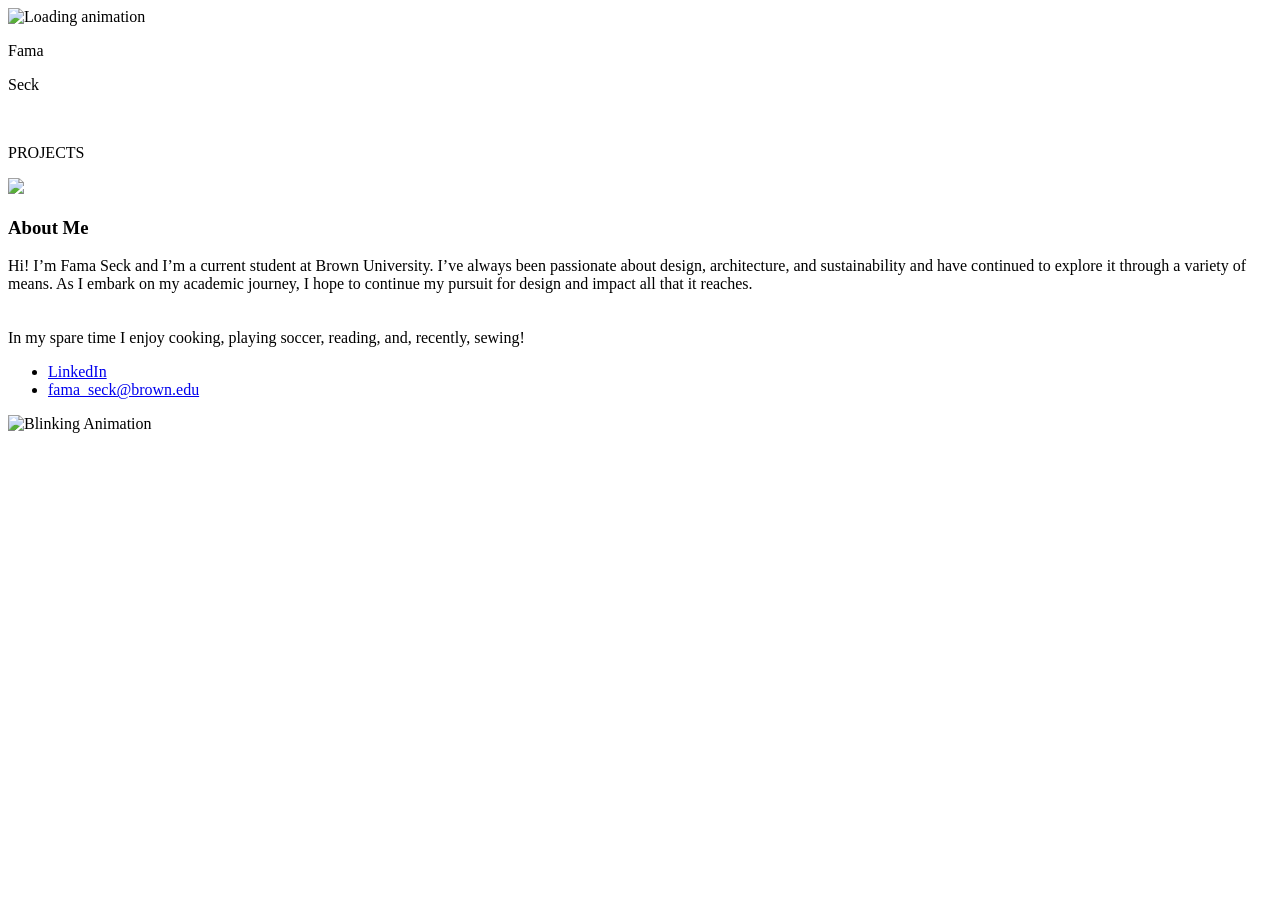
==== index.html @ e6f26004 "added to folder" ====
<!DOCTYPE html>
<html lang="en">
  <head>
    <meta charset="UTF-8" />
    <meta name="viewport" content="width=device-width, initial-scale=1.0" />
    <title>Fama Seck's Portfolio</title>
    <link rel="preconnect" href="https://fonts.googleapis.com">
    <link rel="preconnect" href="https://fonts.gstatic.com" crossorigin>
    <link href="https://fonts.googleapis.com/css2?family=Caveat+Brush&family=Jaldi:wght@400;700&family=Yomogi&display=swap" rel="stylesheet">
    <link rel="stylesheet" href="/assets/css/styles.css" />
    <link rel="stylesheet" href = "/assets/css/animations.css" />
    <link rel="stylesheet" href="/assets/css/modal.css" />
  </head>
  <body>

    <div id="preloader">
      <div class="animation-wrapper">
        <img id="preloader-frame" alt="Loading animation" />
      <p id="preloader-text"></p>
      </div>
    </div>

    <section class="spotlight">
      <div class="spotlight-backdrop"></div>
      <div class="spotlight-intro-text-wrapper">
        <div class="spotlight-intro-text"><p>Fama</p></div>
        <div class="spotlight-intro-text"><p>Seck</p></div>
      </div>

      <div class="spotlight-bg-img">
        <img src="/assets/images/cover_images/cover_project2.jpg" alt="" />
      </div>

      <div class="spotlight-titles-container">
        <div class="spotlight-titles"></div>
      </div>

      <div class="spotlight-images"></div>

      <div class="spotlight-header">
        <p>PROJECTS</p>
      </div>
    </section>

    <section class="outro">
      <div class="outro-content">
        <div class="img-container">
          <div class="img-wrapper">
          <img src = "https://encrypted-tbn0.gstatic.com/images?q=tbn:ANd9GcRvddAhHVUo9q9VDYC1DJ5v7AGjFiCBj2p4aA&s">
          </div>
        </div>

        <div class="about-content">
          <h3>About Me</h3>
          <span class = "divider"></span>
          <div class="about-text">
            <p>
              Hi! I’m Fama Seck and I’m a current student at Brown University. I’ve always been passionate about design, architecture, and sustainability and have continued to explore it through a variety of means. As I embark on my academic journey, I hope to continue my pursuit for design and impact all that it reaches.
              <br></br>
              <br> In my spare time I enjoy cooking, playing soccer, reading, and, recently, sewing!</br>
            </p>
            
            <div class="contact-information">
              <ul>
                <li><a href = "https://www.linkedin.com/in/famaseck/">LinkedIn</a></li>
                <li><a href = "mailto:fama_seck@brown.edu">fama_seck@brown.edu</a></li>
              </ul>
            </div>
          </div>
        </div>
      </div>
      

    </section>

    <footer>
       <div id = "footer-animation">
        <img id = "footer-frame" alt = "Blinking Animation">
       </div>
    </footer>



    <!-- MODAL ROOT -->
    <div class="modal-window-wrapper hidden">
      <div class="modal-backdrop"></div>
      <div class="modal-window-container" data-lenis-prevent>
        <div class="modal-window-content"></div>
      </div>
    </div>


    <script src="https://unpkg.com/gsap@3/dist/gsap.min.js"></script>
    <script src="https://unpkg.com/gsap@3/dist/ScrollTrigger.min.js"></script>
    <script src="/gsap/SplitText.min.js"></script>
    <script src="/gsap/MorphSVGPlugin.min.js"></script>
    <script src="https://unpkg.com/@studio-freight/lenis@1.0.42/dist/lenis.min.js"></script>


    <script src="/assets/js/animations.js"></script>
    <script type = "module" src="/assets/js/main.js"></script>

  </body>
</html>
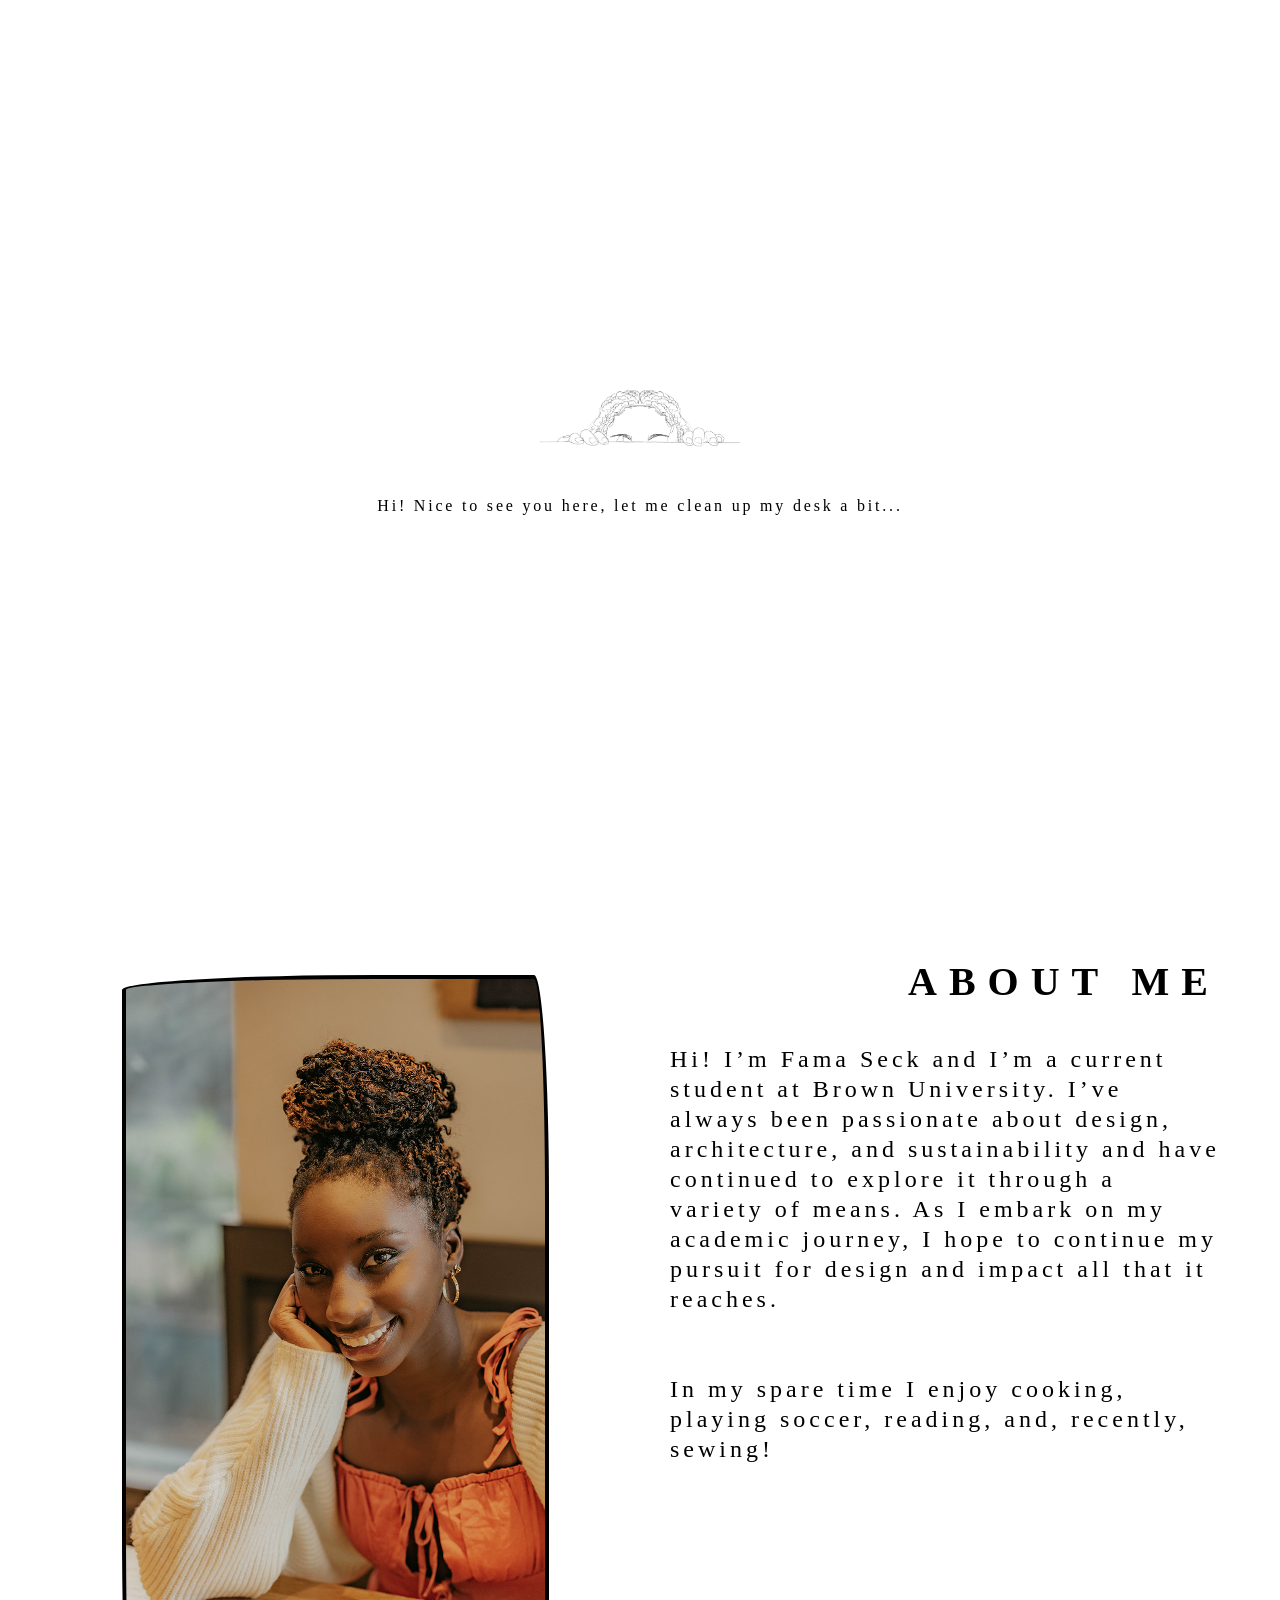
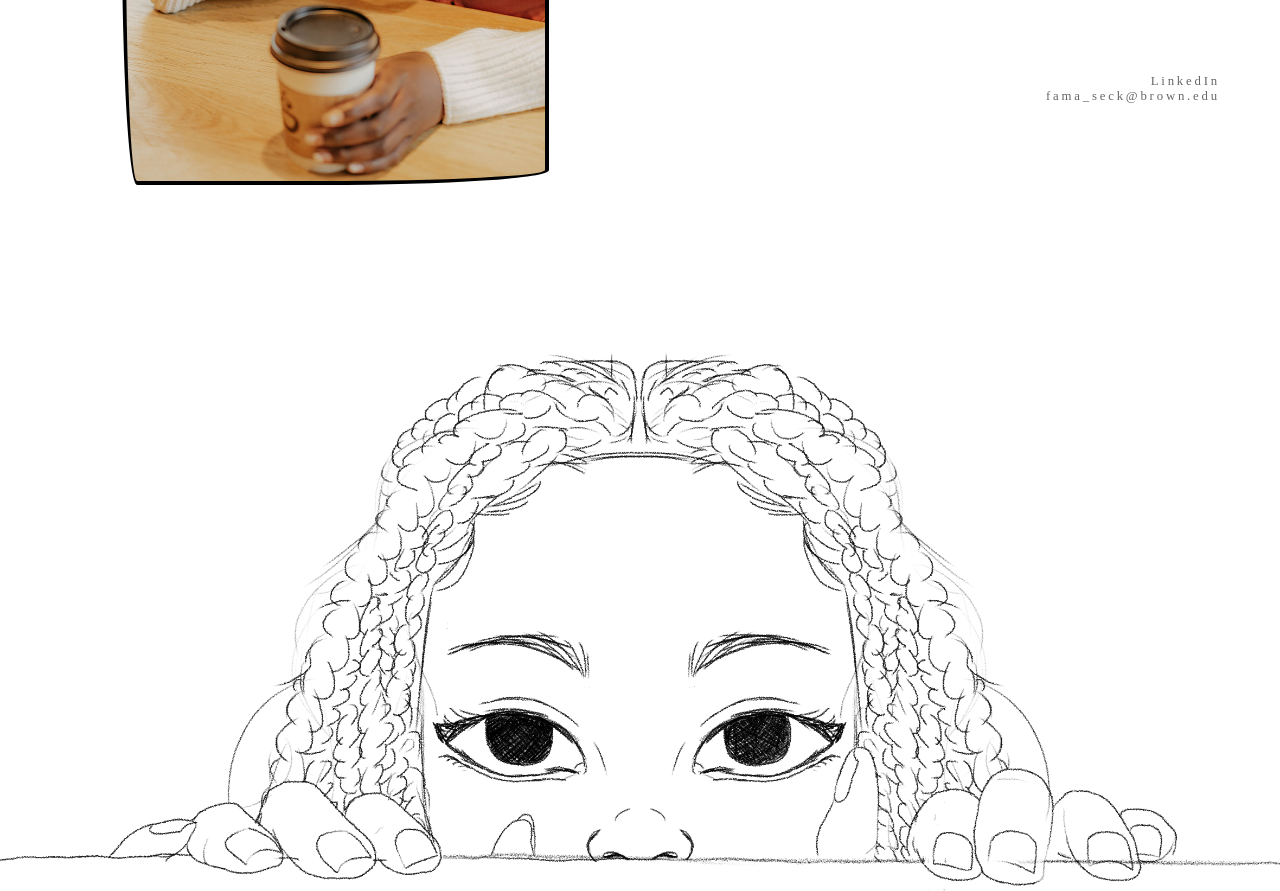
==== commit a2d265af: "updated file paths" ====
--- a/index.html
+++ b/index.html
@@ -7,9 +7,9 @@
     <link rel="preconnect" href="https://fonts.googleapis.com">
     <link rel="preconnect" href="https://fonts.gstatic.com" crossorigin>
     <link href="https://fonts.googleapis.com/css2?family=Caveat+Brush&family=Jaldi:wght@400;700&family=Yomogi&display=swap" rel="stylesheet">
-    <link rel="stylesheet" href="/assets/css/styles.css" />
-    <link rel="stylesheet" href = "/assets/css/animations.css" />
-    <link rel="stylesheet" href="/assets/css/modal.css" />
+    <link rel="stylesheet" href="./assets/css/styles.css" />
+    <link rel="stylesheet" href = "./assets/css/animations.css" />
+    <link rel="stylesheet" href="./assets/css/modal.css" />
   </head>
   <body>
 
@@ -28,7 +28,7 @@
       </div>
 
       <div class="spotlight-bg-img">
-        <img src="/assets/images/cover_images/cover_project2.jpg" alt="" />
+        <img src="./assets/images/cover_images/cover_project2.jpg" alt="" />
       </div>
 
       <div class="spotlight-titles-container">
@@ -97,8 +97,8 @@
     <script src="https://unpkg.com/@studio-freight/lenis@1.0.42/dist/lenis.min.js"></script>
 
 
-    <script src="/assets/js/animations.js"></script>
-    <script type = "module" src="/assets/js/main.js"></script>
+    <script src="./assets/js/animations.js"></script>
+    <script type = "module" src="./assets/js/main.js"></script>
 
   </body>
 </html>
--- a/assets/css/styles.css
+++ b/assets/css/styles.css
@@ -0,0 +1,364 @@
+
+
+* {
+   margin: 0;
+    padding: 0;
+    box-sizing: border-box;
+    font-family: "yomogi", creative;
+    letter-spacing: 0.175rem;
+}
+
+section {
+  position: relative;
+  width: 100vw;
+  min-height: 100svh;
+  overflow: hidden;
+}
+
+img {
+  width: 100%;
+  height: 100%;
+  object-fit: cover;
+}
+
+h1 {
+  font-size: 4rem;
+  font-weight: 500;
+  line-height: 1;
+}
+
+
+.spotlight-backdrop {
+  position: fixed;
+  inset: 0;
+  background: rgba(0, 0, 0, 0.15);
+  opacity: 0;
+  pointer-events: none;
+  transition: opacity 0.4s ease;
+  z-index: 1;
+}
+
+.spotlight-backdrop.active {
+  opacity: 1;
+}
+
+.spotlight-intro-text-wrapper {
+  position: absolute;
+  width: 100%;
+  top: 50%;
+  transform: translateY(-50%);
+  display: flex;
+  gap: 0.5rem;
+  font-size: 2rem;
+}
+
+.spotlight-intro-text {
+  flex: 1;
+  position: relative;
+  will-change: transform;
+}
+
+.spotlight-intro-text:nth-child(1) {
+  display: flex;
+  justify-content: flex-end;
+}
+
+.spotlight-bg-img {
+  position: absolute;
+  width: 100%;
+  height: 100%;
+  overflow: hidden;
+  transform: scale(0);
+  will-change: transform;
+}
+
+.spotlight-bg-img img {
+  transform: scale(1.5);
+  will-change: transform;
+}
+
+.spotlight-titles-container {
+  position: absolute;
+  top: 0;
+  left: 15vw;
+  width: 100%;
+  height: 100%;
+  overflow: hidden;
+  clip-path: polygon(
+    50svh 0px,
+    0px 50%,
+    50svh 100%,
+    100% calc(100% + 100svh),
+    100% -100svh
+  );
+  --before-opacity: 0;
+  --after-opacity: 0;
+  z-index: 10;
+}
+
+.spotlight-titles-container::before,
+.spotlight-titles-container::after {
+  content: "";
+  position: absolute;
+  width: 100svh;
+  height: 2.5px;
+  background: #fff;
+  pointer-events: none;
+  transition: opacity 0.3s ease;
+  z-index: 10;
+}
+
+.spotlight-titles-container::before {
+  top: 0;
+  left: 0;
+  transform: rotate(-45deg) translate(-7rem);
+  opacity: var(--before-opacity);
+}
+
+.spotlight-titles-container::after {
+  bottom: 0;
+  left: 0;
+  transform: rotate(45deg) translate(-7rem);
+  opacity: var(--after-opacity);
+}
+
+.spotlight-titles {
+  position: relative;
+  left: 15%;
+  width: 75%;
+  height: 100%;
+  display: flex;
+  flex-direction: column;
+  gap: 5rem;
+  transform: translateY(100%);
+  z-index: 20;
+}
+
+.spotlight-titles h1 {
+  color: #fff;
+  opacity: 0.85;
+  transition: opacity 0.4s ease;
+  font-size: 3rem;
+  max-width: 20ch;
+}
+
+.spotlight-images {
+  position: absolute;
+  top: 0;
+  right: 0;
+  width: 50%;
+  min-width: 300px;
+  height: 100%;
+  z-index: 10;
+  pointer-events: none;
+}
+
+.spotlight-img {
+  position: absolute;
+  width: 200px;
+  height: 150px;
+  will-change: transform;
+
+}
+
+.spotlight-header {
+  position: absolute;
+  top: 50%;
+  left: 10%;
+  transform: translateY(-50%);
+  color: #fff;
+  font-weight: 700;
+  transition: opacity 0.3s ease;
+  z-index: 2;
+  opacity: 0;
+  z-index: 10;
+}
+
+.spotlight-tile {
+  cursor: pointer;
+  transition: opacity 0.3s ease;
+}
+
+.spotlight-tile h1{
+  margin: 0;
+  color: #fff;
+}
+
+.spotlight-subtitle{
+  font-size: .75rem;
+  letter-spacing: 0.08rem;
+  opacity: 1;
+  text-transform: uppercase;
+  color: #fff;
+  padding: 1rem 0;
+}
+
+/* Outro Section */
+
+.outro {
+  display: flex;
+  justify-content: center;
+  align-items: center;
+}
+
+.outro-content {
+  width: 100%;
+  height: 100%;
+  padding: 30px;
+  display: flex;
+  align-items: center;
+  justify-content: center;
+}
+
+.img-container {
+  width: calc(50svw - 30px);
+  height: 90svh;
+  display: flex;
+  align-items: center;
+  justify-content: center;
+}
+
+.img-wrapper {
+  width: 70%;
+  height: 100%;
+  background: url("/assets/images/about-img.jpg");
+  background-size: cover;
+  border: 4.5px solid #000;
+  border-radius: 255px 15px 225px 15px/15px 225px 15px 255px;
+}
+
+/* changed */
+.img-wrapper img {
+  display: none;
+}
+
+.about-content {
+  display: flex;
+  flex-direction: column;
+  min-height: 100vh;
+  width: calc(50svw - 30px);
+  padding: 30px;
+  position: relative;
+}
+
+.about-content h3 {
+  color: #000;
+  font-family: "caveat brush", cursive;
+  font-size: 2.5rem;
+  line-height: 2.75rem; 
+  letter-spacing: 0.75rem;
+  text-align: right;
+  text-transform: uppercase;
+}
+
+.about-text p {
+  padding: 40px 0;
+  color: #000;
+  font-size: 1.5rem;
+  font-weight: 400;
+  line-height: 1.875rem;
+  letter-spacing: 0.25rem;
+  text-align: left;
+}
+
+.contact-information {
+  display: flex;
+  width: 100%;
+  height: 200px;
+}
+
+.about-text ul {
+  list-style: none;
+  display: flex;
+  flex-direction: column;
+  align-self: flex-end;
+  justify-items: end;
+  width: 100%;
+}
+
+.about-text li {
+  width: 100%;
+  display: flex;
+  align-items: center;
+  justify-content: right;
+}
+
+
+.about-text li a {
+  color: #000;
+  font-size: .8rem;
+  text-decoration: none;
+  opacity: .6;
+  text-align: right;
+}
+
+.about-text li a:hover {
+  opacity: 1;
+  transition: all .3s ease;
+}
+
+
+
+@media (max-width: 1000px) {
+  h1 {
+    font-size: 2rem;
+  }
+
+
+  .spotlight-titles-container {
+    clip-path: none;
+  }
+
+  .spotlight-titles-container::before,
+  .spotlight-titles-container::after {
+    display: none;
+  }
+
+  .spotlight-titles {
+    left: 0;
+  }
+
+  .spotlight-header {
+    display: none;
+  }
+
+}
+
+@media (max-width: 800px) {
+  .outro-content{
+    flex-wrap: wrap
+  }
+  .outro-content .img-container {
+    width: 80svw;
+    height: 450px;
+    display: flex;
+    align-items: center;
+    justify-content: center;
+  }
+
+  .outro-content .img-wrapper img{
+    display: none;
+  }
+
+  .outro-content .img-wrapper{
+    width: 270px;
+    height: 400px;
+    aspect-ratio: 128/213;
+    border-radius: 14.78125rem;
+    border: 1.5px solid rgba(58, 58, 58, 0.80);
+  }
+
+  .about-content {
+    width: 80svw;
+  }
+  .about-content h3,
+  .about-content p {
+    text-align: center;
+  }
+
+  .about-content p {
+    font-size: 1rem;
+}
+
+}
+
--- a/assets/css/animations.css
+++ b/assets/css/animations.css
@@ -0,0 +1,79 @@
+
+
+#preloader {
+  position: fixed;
+  inset: 0;
+  background: #fff;
+  display: grid;
+  place-items: center;
+  z-index: 9999;
+}
+
+.animation-wrapper {
+  display: flex;
+  flex-direction: column;
+  align-items: center;
+  width: 100%
+}
+
+#preloader-frame {
+  width: 200px;
+  height: auto;
+  opacity: 0;
+}
+
+#preloader-text {
+  margin-top: 20px;
+  opacity: 0;
+  transform: translateX(-200px);
+  transition: transform 0.6s cubic-bezier(.4,0,.2,1),
+              opacity 0.4s ease;
+  text-align: center;
+  padding: 30px;
+}
+
+#preloader-text.active {
+  opacity: 1;
+  transform: translateX(0);
+}
+
+#preloader-text.exit {
+  opacity: 0;
+  transform: translateX(200px);
+}
+
+/* initially prevent scrolling */
+body {
+  overflow: hidden;
+}
+
+body.loaded {
+  overflow-y: auto;
+  overflow-x: hidden;
+}
+
+
+
+footer {
+  width: 100%;
+  display: flex;
+  align-items: flex-start;
+  justify-content: center;
+  margin: 10svh 0 10svh 0;
+  height: 50svh;
+}
+
+#footer-animation {
+  display: flex;
+  justify-content: center;
+  align-items: center;
+  height: 40svh;
+}
+
+
+#footer-frame {
+  width: 100svw;
+  height: auto;
+  opacity: 1;
+} 
+
--- a/assets/css/modal.css
+++ b/assets/css/modal.css
@@ -0,0 +1,469 @@
+:root {
+    --text-color: #373636;
+    --tools-background: #fff7cb;
+    --grid-size: 1.875rem;
+    --grid-color: rgba(12, 11, 11, 0.05)
+}
+html.modal-open,
+body.modal-open {
+  overflow: hidden;
+}
+
+
+h5 {
+    font-family: "caveat brush", cursive;
+    text-transform: uppercase;
+    line-height: var(--grid-size);
+}
+
+.modal-window-container::-webkit-scrollbar {
+  width: 6px;
+}
+
+.modal-window-container::-webkit-scrollbar-thumb {
+  background: rgba(0,0,0,0.3);
+  border-radius: 10px;
+}
+
+.modal-window-wrapper.hidden {
+    pointer-events: none;
+    opacity: 0;
+}
+
+.modal-window-wrapper {
+    position: fixed;
+    top: 0;
+    left: 0;
+    width: 100vw;
+    height: 100%;
+    display: flex;
+    justify-content: center;
+    align-items: center;
+    opacity: 1;
+    transition: opacity 0.4s ease;
+    z-index: 1000;
+}
+
+.modal-backdrop {
+    position: fixed;
+    inset: 0;
+    background: rgba(0,0,0,.45);
+    backdrop-filter: blur(10px);
+}
+
+.modal-window-container{
+    width: 90%;
+    height: 95%;
+    background-color: #fbfbfb;
+    background-image:
+        linear-gradient(
+        to right,
+        var(--grid-color) 1px,
+        transparent 1px
+        ),
+        linear-gradient(
+        to bottom,
+        var(--grid-color) 1px,
+        transparent 1px
+        );
+    background-size: var(--grid-size) var(--grid-size);
+    border-radius: 10px;
+    box-shadow: 0 4px 8px rgba(0, 0, 0, 0.1);
+    padding: calc(2*var(--grid-size));
+    overflow: hidden auto;
+    display: grid;
+    gap: var(--grid-size);
+    line-height: var(--grid-size);
+    z-index: 1001;
+    position: relative;
+}
+
+.modal-window-content {
+    background-attachment: local;
+    display: grid;
+    grid-template-columns: .75fr 1.25fr;
+    grid-template-rows: calc(4*var(--grid-size)) auto;
+    gap: calc(2*var(--grid-size));
+    height: 100%;
+}
+
+.close-modal {
+    position: absolute;
+    top: var(--grid-size);
+    left: var(--grid-size);
+    width: calc(2*var(--grid-size));
+    height: calc(2*var(--grid-size));
+    border: 3.5px solid black;
+    border-radius: 255px 35px 125px 35px/35px 125px 35px 85px;
+    display: flex;
+    align-items: center;
+    justify-content: center;
+    transition: all .3s ease;
+}
+
+.close-modal svg {
+    width: var(--grid-size);
+    height: var(--grid-size);
+    stroke-width: 10px;
+    stroke: #000;
+    transform: translateY(5px);
+    transition: all .3s ease;
+}
+
+.close-modal:hover {
+    opacity: 0.75;
+    cursor: pointer;
+}
+
+.close-modal:hover svg {
+    transform: translate(-5px, 5px);
+}
+
+.project-header {
+    grid-column: 2 / span 1;
+    grid-row: 1;
+    min-height: calc(4*var(--grid-size));
+    transform: translate(-2px, calc(-1*var(--grid-size)));
+    display:flex;
+    flex-direction: column;
+}
+
+#project-type {
+    align-self: flex-end;
+    font-size: .65rem;
+    color: var(--text-color);
+    padding: 0 calc(.5*var(--grid-size));
+    border: 1.5px solid black;
+    border-radius: 255px 35px 125px 35px/35px 125px 35px 85px;
+    height: var(--grid-size);
+    margin-bottom: var(--grid-size);
+}
+
+.project-title {
+    display: flex;
+    flex-direction: column;
+}
+
+.project-name {
+    display: flex;
+    min-height: calc(2*var(--grid-size));
+    border-bottom: solid 2px var(--text-color);
+    padding: 0 0 2px calc(.25*var(--grid-size));
+}
+.project-title h2 {
+    align-self: flex-end;
+    text-transform: uppercase;
+    letter-spacing: .6rem;
+    font-size: 2rem;
+}
+
+.class-name {
+    min-height: var(--grid-size);
+    display: flex;
+    padding: 0 calc(.25*var(--grid-size));
+}
+
+#class-name {
+    font-size: .8rem;
+    font-weight: 300;
+    color: var(--text-color);
+    align-self: flex-end;
+    position: relative;
+    top: .5rem;
+    margin-bottom: var(--grid-size);
+}
+
+.modal-img-container {
+    grid-column: 1;
+    grid-row: 1 / span 2;
+    transform: translateY(calc(2*(var(--grid-size))));
+    display: flex;
+    flex-direction: column;
+    gap: var(--grid-size);
+}
+
+.modal-img-wrapper {
+    height: calc(
+    round(50vh / var(--grid-size)) * var(--grid-size)
+  );    
+  padding: 0;
+}
+
+.modal-img-wrapper img{
+    width: 100%;
+    height: 100%;
+    object-fit: cover;
+    border:solid 3px rgba(0, 0, 0, 1);
+   border-radius: 255px 15px 225px 15px/15px 225px 15px 255px;
+}
+
+.below-img-content {
+    display: flex;
+    gap: var(--grid-size);
+}
+
+.below-img-content div{
+    font-size: .8rem;
+    width: 100%;
+    height: var(--grid-size);
+    border:solid 2.5px rgba(0, 0, 0, 1);
+    border-radius: 255px 35px 125px 35px/35px 125px 35px 85px;
+    display: flex;
+    align-items: center;
+    justify-content: center;
+}
+
+.project-description {
+    grid-column: 2;
+    grid-row: 2;
+    display: flex;
+    padding: 0 calc(.25*var(--grid-size));
+    margin-top: calc(1*var(--grid-size));
+}
+
+.project-description p {
+    align-items: flex-end;
+    transform: translateY(.5rem);
+}
+
+.tools {
+    grid-column: 1;
+    grid-row: 3;
+    width: 90%;
+    display: flex;
+    flex-direction: column;
+    margin-top: var(--grid-size);
+    transform: translateY(.15rem);
+    background-color: var(--tools-background);
+    box-shadow: 3.0px 6.1px 6.1px hsl(0deg 0% 0% / 0.41);
+    transform: rotate(2deg);
+    color: var(--text-color);
+    z-index: 10002
+}
+.tools-title {
+    width: 100%;
+    display: flex;
+    justify-content: center;
+    text-transform: capitalize;
+    background-color: rgba(228, 150, 86, 0.02);
+
+}
+.tools h4 {
+    font-weight: 400;
+    text-align: center;
+    letter-spacing: 1ch;
+    margin-bottom: calc(.25*var(--grid-size));
+    padding: calc(.25*var(--grid-size)) calc(2*var(--grid-size));
+}
+
+.tools ul {
+    transform: translate(calc(.55*var(--grid-size)));
+    padding: calc(.25*var(--grid-size)) calc(2*var(--grid-size))
+            calc(2*var(--grid-size)) calc(2*var(--grid-size));
+    list-style: none;
+    text-transform: lowercase;
+}
+
+.links {
+    grid-column: 2;
+    grid-row: 3;
+    width: 100%;
+    display: flex;
+    flex-direction: column;
+    gap: var(--grid-size);
+    align-items: flex-end;
+    padding: calc(.25*var(--grid-size));
+}
+
+.links div {
+    font-size: 1rem;
+    height: var(--grid-size);
+    transform: translateY(-.3em);
+    display: flex;
+    gap: var(--grid-size);
+    border: 1.5px solid #000;
+    border-radius: 255px 15px 225px 15px/15px 225px 15px 255px;
+}
+
+#view-report {
+    background: rgba(73, 65, 65, 0.14);
+}
+
+.links span{
+    padding: 0 calc(.5*var(--grid-size));
+    transition: all .3s ease;
+}
+
+.links a {
+    text-decoration: none;
+    color: #000;
+    width: calc(5*var(--grid-size));
+    text-align: right;
+    padding: 0 calc(.25*var(--grid-size));
+}
+
+
+.links div:hover,
+#view-report:hover {
+    background-color: var(--tools-background);
+}
+
+.links div:hover span{
+    transform: translateX(15px);
+}
+
+
+
+.next-project {
+    grid-column: 1 / span 2;
+    grid-row: 4;
+    width: 100%;
+    min-height: var(--grid-size);
+    display: flex;
+    flex-direction: column;
+    align-items: flex-end;
+    text-transform: uppercase;
+    font-weight: 300;
+    border-bottom: 1.5px solid black;
+}
+
+#next-project-link{
+    display: flex;
+    gap: 2ch;
+    font-size: .8rem;
+    transform: translateY(.5rem);
+    padding: 0 calc(.15*var(--grid-size))
+}
+
+
+
+
+
+@media (max-width: 930px){
+
+    .modal-window-container{
+        padding: var(--grid-size);
+    }
+    .modal-window-content {
+        grid-template-columns: 100%;
+        grid-template-rows: auto;
+    }
+
+    .close-modal{
+        width: var(--grid-size);
+        height: var(--grid-size);
+        border: 2.5px solid #000;
+    }
+
+    .close-modal svg {
+        width: calc(.5*var(--grid-size));
+        height: calc(.5*var(--grid-size));
+        stroke-width: 5px;
+        transform: translateY(0);
+    }
+
+    .project-header{
+        transform: translate(0);
+        grid-column: 1;
+        grid-row: 1;
+        align-items: center;
+        text-align: center;
+    }
+
+    .project-name {
+        padding: 0 0 2px 0;
+    }
+
+    #project-type {
+        margin-bottom: var(--grid-size);
+    }
+
+    .project-title{
+        margin-top: var(--grid-size);
+    }
+
+
+    .class-name {
+        justify-content: center;
+        padding: 0;
+    }
+
+    .modal-img-container{
+        grid-column: 1;
+        grid-row: 2;
+        transform: translateY(calc(-1*var(--grid-size)));
+    }
+
+    .project-description {
+        grid-column: 1;
+        grid-row: 3;
+        text-align: center;
+        transform: translateY(calc(-1.6*var(--grid-size)));
+    }
+
+    .tools {
+        grid-column: 1;
+        grid-row: 4;
+        width: 80%;
+        justify-content: center;
+        align-items: center;
+    }
+
+    .tools h4 {
+        padding: calc(.25*var(--grid-size));
+    }
+
+    .tools ul{
+        transform: translateX(-20px);
+        padding: calc(.25*var(--grid-size)) 0 calc(2*var(--grid-size)) 0;
+    }
+
+
+
+    .links {
+        grid-column: 1;
+        grid-row: 5;
+        align-items: center;
+    }
+
+    .links span{
+        display: none;
+    }
+
+    .next-project {
+        grid-column: 1;
+        grid-row: 6;
+        margin-bottom: calc(3*var(--grid-size));
+        text-align: center;
+        align-items: center;
+         border: none;
+    }
+
+    .next-project span{
+       display: none;
+    }
+
+    #next-project-link{
+        flex-wrap: wrap;
+        justify-content: center;
+        transform: translateY(-.25rem);
+    }
+
+}
+
+@media (max-width: 370px) {
+    .below-img-content{
+        flex-wrap: wrap;
+    }
+
+    #class-name {
+        font-size: .7rem;
+    }
+
+    .project-name h2{
+        font-size: 1.5rem;
+    }
+}
+
+
+
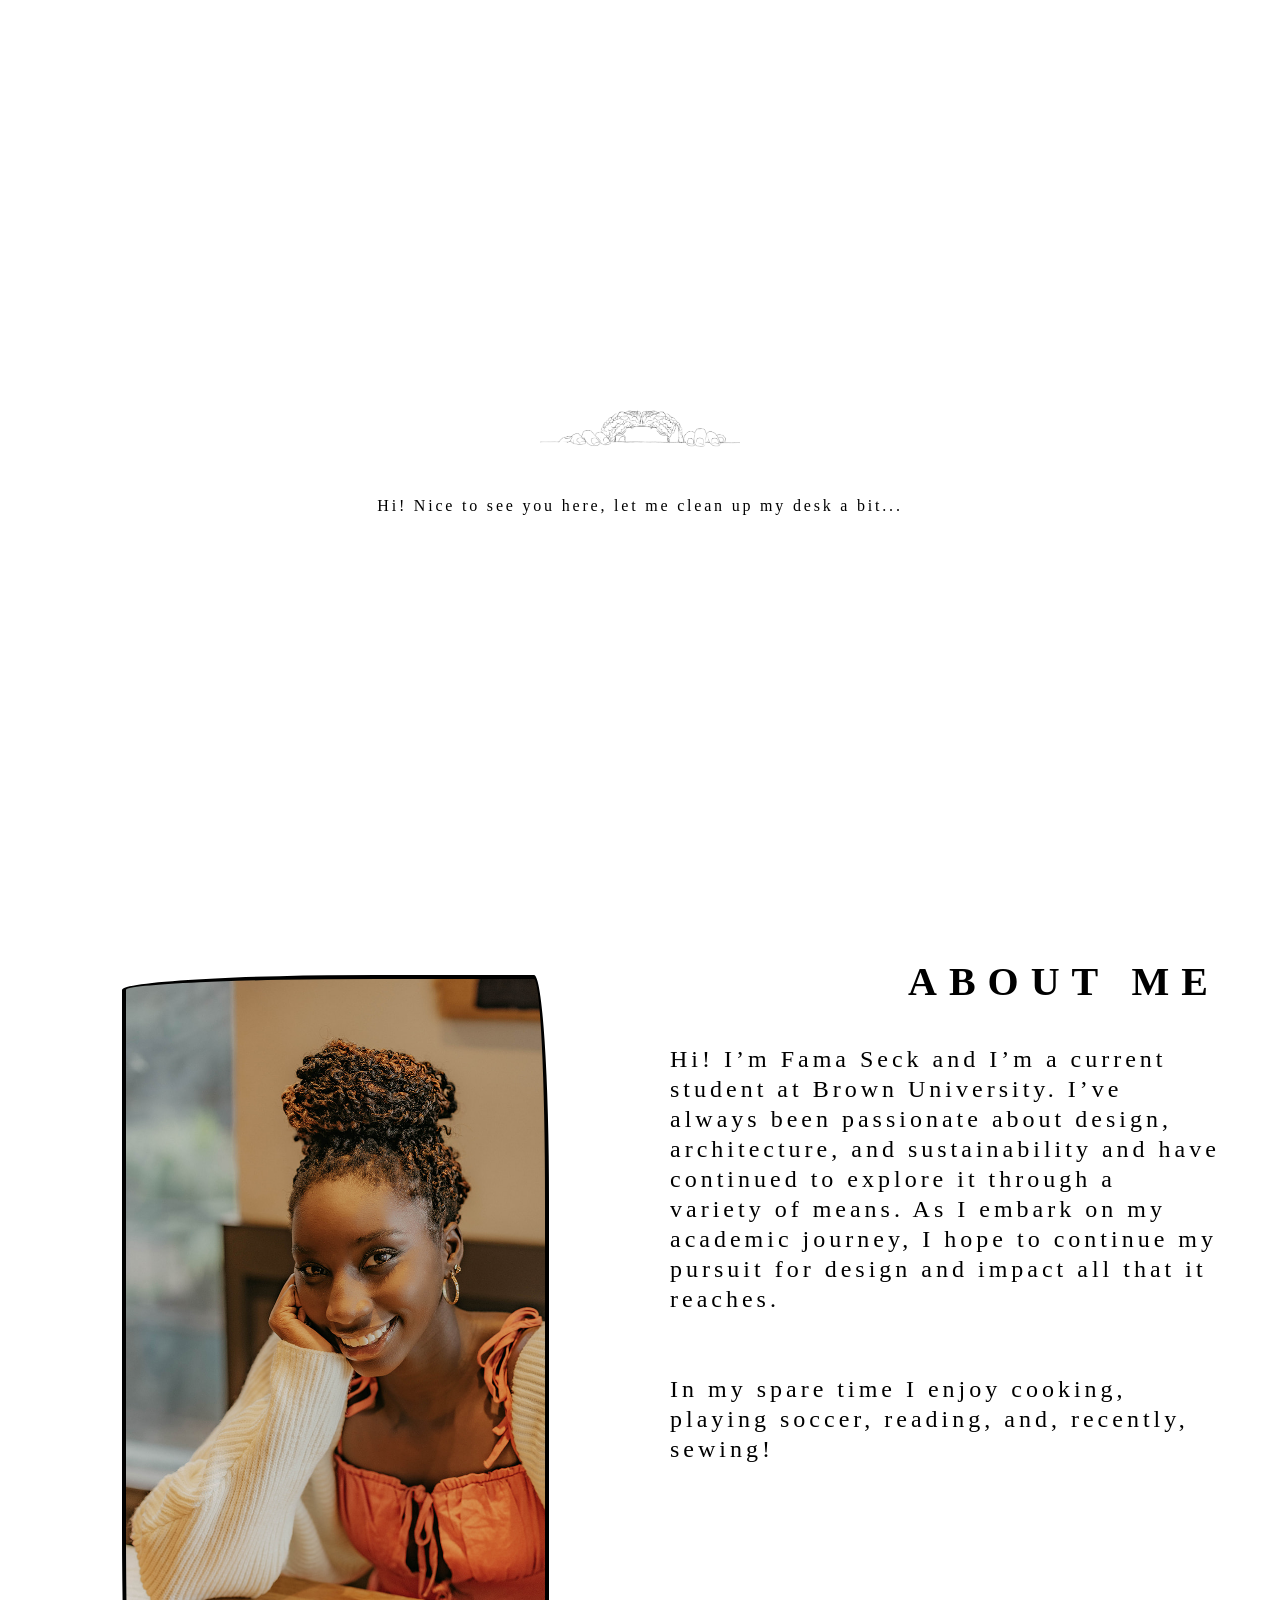
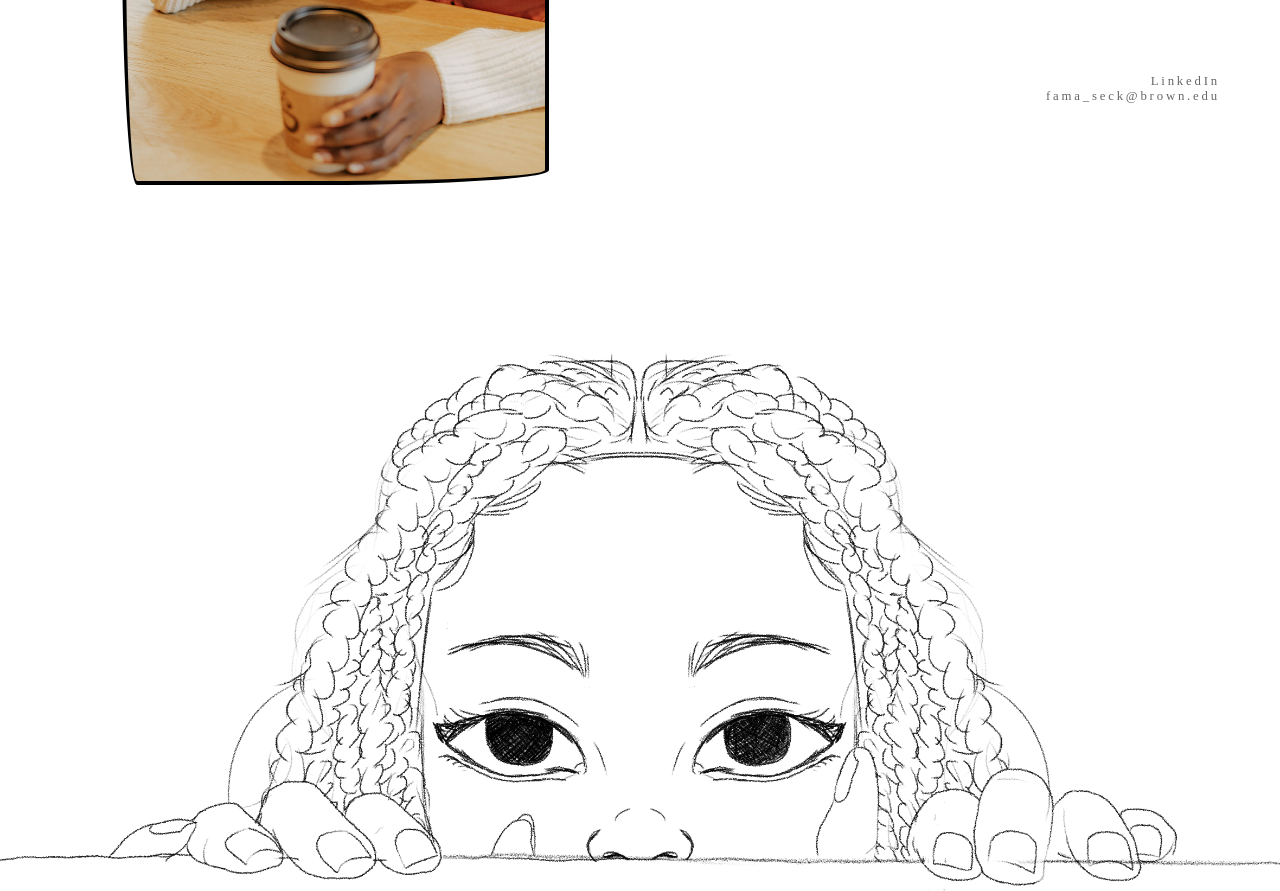
==== commit 462e89e1: "updated file path" ====
--- a/index.html
+++ b/index.html
@@ -92,8 +92,8 @@
 
     <script src="https://unpkg.com/gsap@3/dist/gsap.min.js"></script>
     <script src="https://unpkg.com/gsap@3/dist/ScrollTrigger.min.js"></script>
-    <script src="/gsap/SplitText.min.js"></script>
-    <script src="/gsap/MorphSVGPlugin.min.js"></script>
+    <script src="./gsap/SplitText.min.js"></script>
+    <script src="./gsap/MorphSVGPlugin.min.js"></script>
     <script src="https://unpkg.com/@studio-freight/lenis@1.0.42/dist/lenis.min.js"></script>
 
 
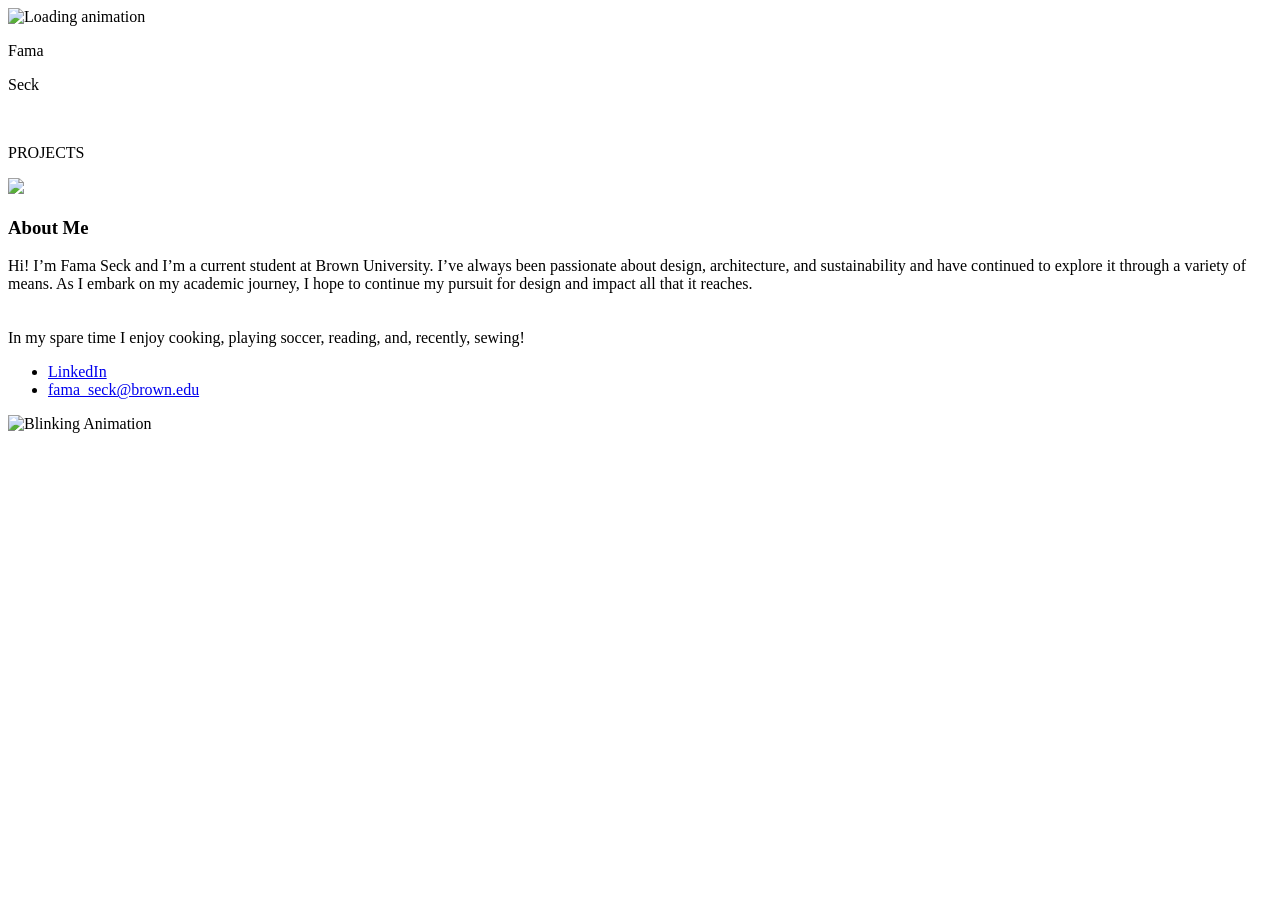
==== commit 8d418338: "updated file paths" ====
--- a/index.html
+++ b/index.html
@@ -4,6 +4,7 @@
     <meta charset="UTF-8" />
     <meta name="viewport" content="width=device-width, initial-scale=1.0" />
     <title>Fama Seck's Portfolio</title>
+    <base href="/portfolio-website/">
     <link rel="preconnect" href="https://fonts.googleapis.com">
     <link rel="preconnect" href="https://fonts.gstatic.com" crossorigin>
     <link href="https://fonts.googleapis.com/css2?family=Caveat+Brush&family=Jaldi:wght@400;700&family=Yomogi&display=swap" rel="stylesheet">
@@ -28,7 +29,7 @@
       </div>
 
       <div class="spotlight-bg-img">
-        <img src="./assets/images/cover_images/cover_project2.jpg" alt="" />
+        <img src="assets/images/cover_images/cover_project2.jpg" alt="" />
       </div>
 
       <div class="spotlight-titles-container">
@@ -92,13 +93,13 @@
 
     <script src="https://unpkg.com/gsap@3/dist/gsap.min.js"></script>
     <script src="https://unpkg.com/gsap@3/dist/ScrollTrigger.min.js"></script>
-    <script src="./gsap/SplitText.min.js"></script>
-    <script src="./gsap/MorphSVGPlugin.min.js"></script>
+    <script src="gsap/SplitText.min.js"></script>
+    <script src="gsap/MorphSVGPlugin.min.js"></script>
     <script src="https://unpkg.com/@studio-freight/lenis@1.0.42/dist/lenis.min.js"></script>
 
 
-    <script src="./assets/js/animations.js"></script>
-    <script type = "module" src="./assets/js/main.js"></script>
+    <script src="assets/js/animations.js"></script>
+    <script type = "module" src="assets/js/main.js"></script>
 
   </body>
 </html>
--- a/assets/css/styles.css
+++ b/assets/css/styles.css
@@ -221,7 +221,7 @@
 .img-wrapper {
   width: 70%;
   height: 100%;
-  background: url("/assets/images/about-img.jpg");
+  background: url("assets/images/about-img.jpg");
   background-size: cover;
   border: 4.5px solid #000;
   border-radius: 255px 15px 225px 15px/15px 225px 15px 255px;
